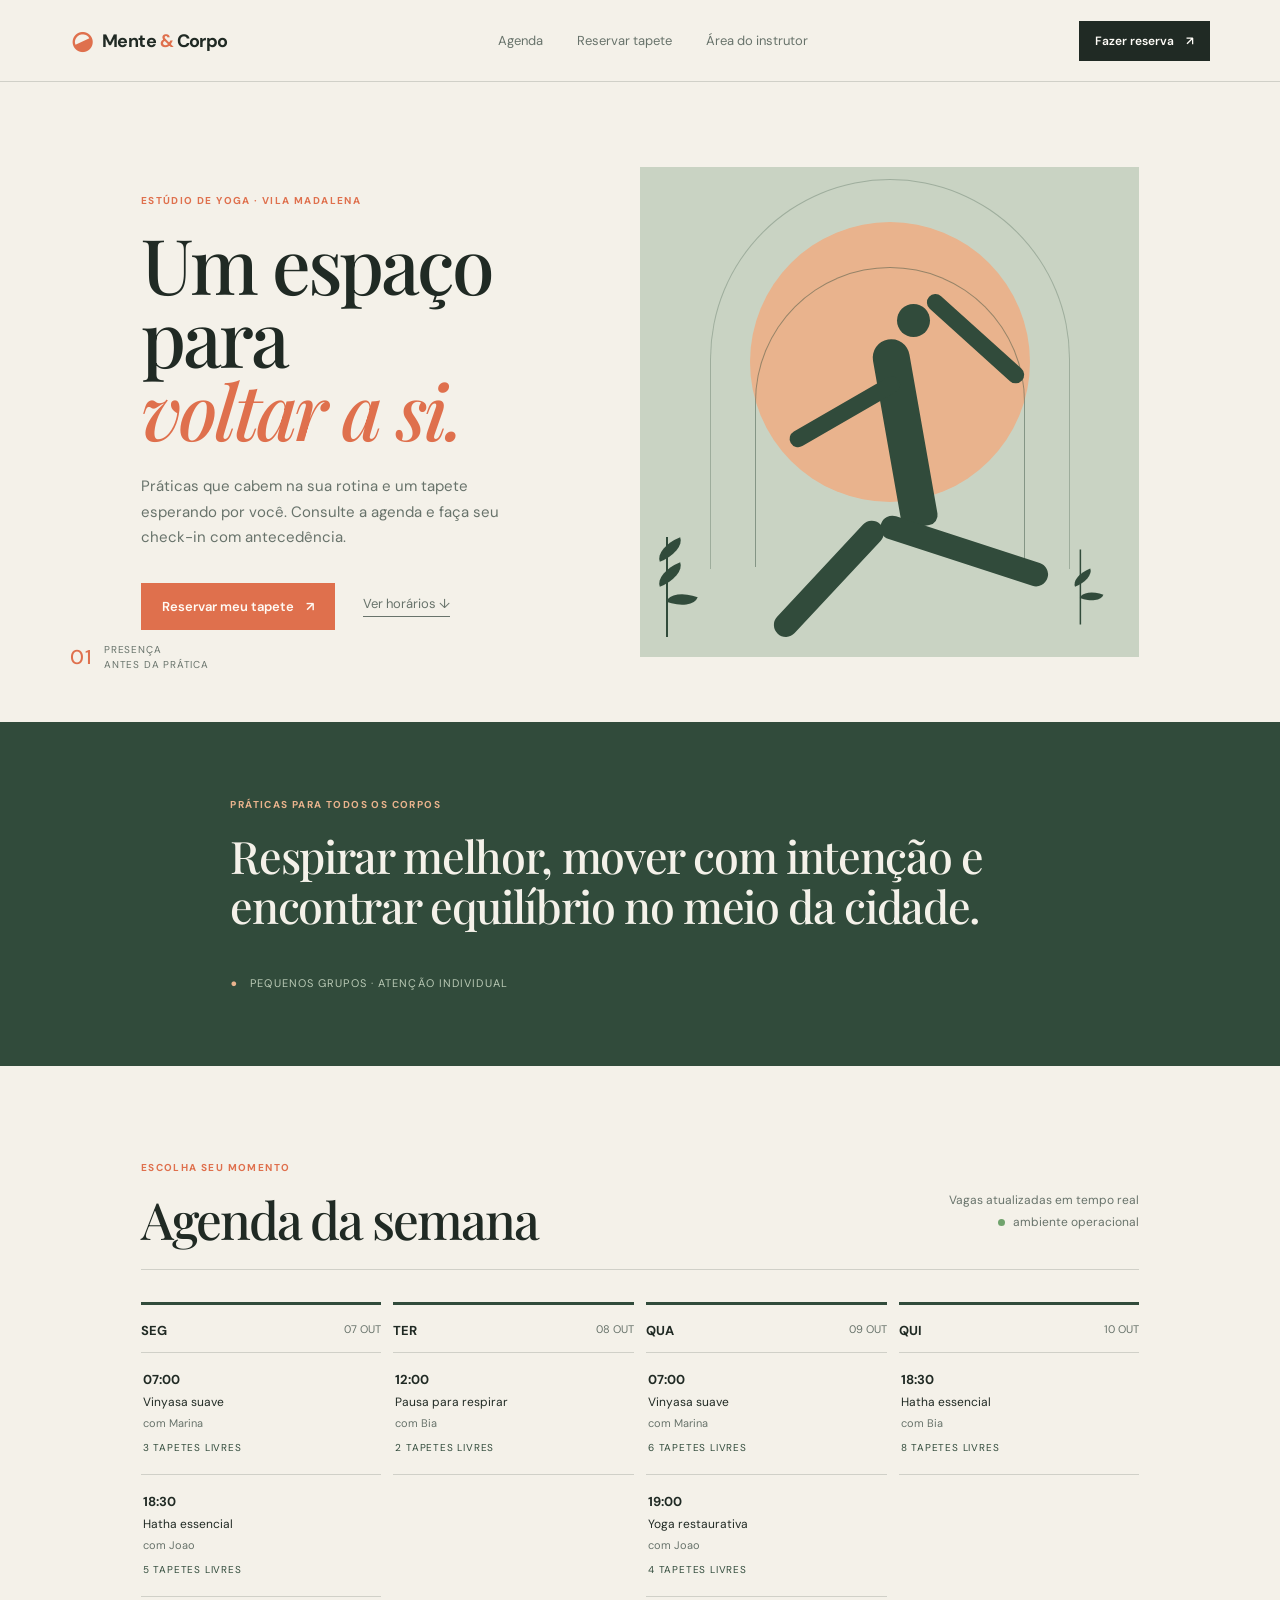
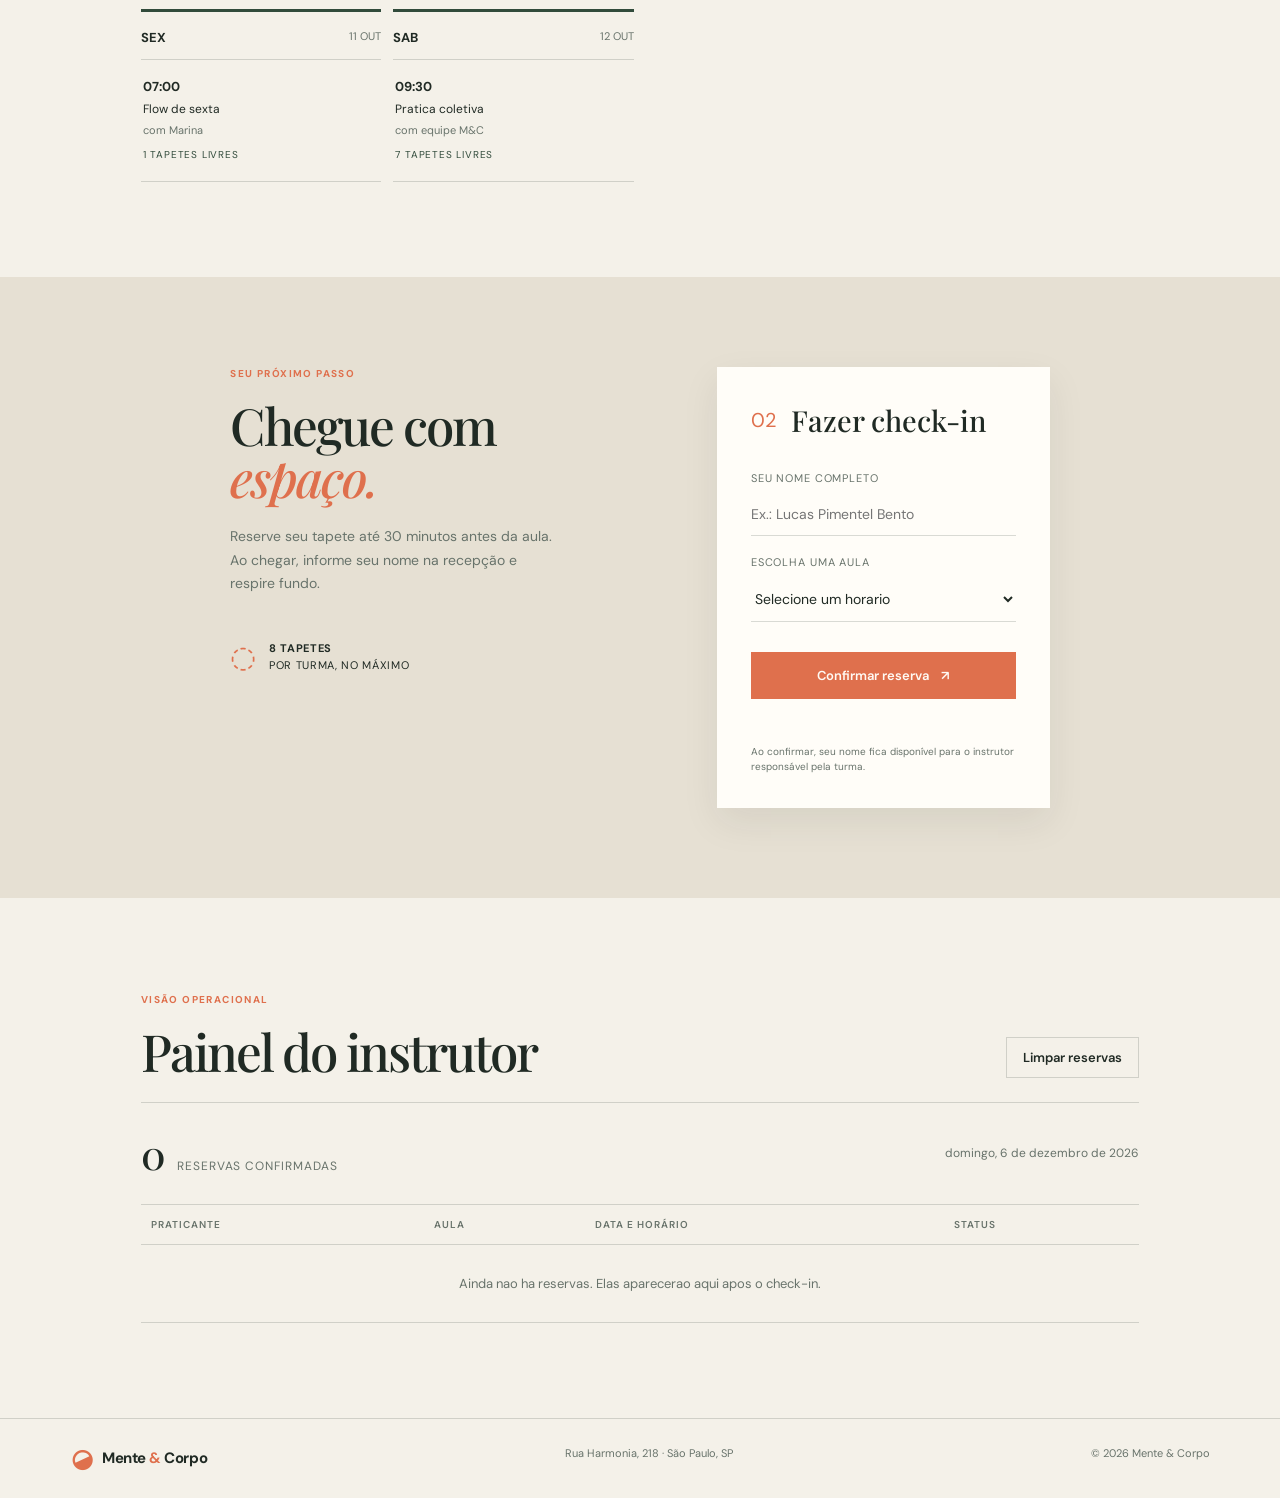
==== index.html @ 8fe67ccd "Initial commit" ====
<!doctype html>
<html lang="pt-BR">
<head>
  <meta charset="utf-8">
  <meta name="viewport" content="width=device-width, initial-scale=1">
  <meta name="description" content="Portal de aulas e reserva antecipada de tapetes do estúdio Mente & Corpo.">
  <title>Mente & Corpo | Yoga com presença</title>
  <link rel="preconnect" href="https://fonts.googleapis.com">
  <link rel="preconnect" href="https://fonts.gstatic.com" crossorigin>
  <link href="https://fonts.googleapis.com/css2?family=DM+Sans:wght@400;500;600;700&family=Playfair+Display:wght@500;600&display=swap" rel="stylesheet">
  <link rel="stylesheet" href="styles.css">
</head>
<body>
  <header class="topbar">
    <a class="brand" href="#inicio" aria-label="Mente e Corpo, início">
      <span class="brand-mark" aria-hidden="true">◒</span>
      <span>Mente <i>&</i> Corpo</span>
    </a>
    <nav class="nav-links" aria-label="Navegação principal">
      <a href="#agenda">Agenda</a>
      <a href="#reserva">Reservar tapete</a>
      <a href="#instrutor">Área do instrutor</a>
    </nav>
    <a class="button button-small button-dark" href="#reserva">Fazer reserva <span aria-hidden="true">↗</span></a>
  </header>

  <main>
    <section class="hero" id="inicio">
      <div class="hero-copy">
        <p class="eyebrow">Estúdio de yoga · Vila Madalena</p>
        <h1>Um espaço para<br><em>voltar a si.</em></h1>
        <p class="hero-text">Práticas que cabem na sua rotina e um tapete esperando por você. Consulte a agenda e faça seu check-in com antecedência.</p>
        <div class="hero-actions">
          <a class="button button-accent" href="#reserva">Reservar meu tapete <span aria-hidden="true">↗</span></a>
          <a class="text-link" href="#agenda">Ver horários <span aria-hidden="true">↓</span></a>
        </div>
      </div>
      <div class="hero-art" aria-label="Ilustração de uma pessoa praticando yoga">
        <div class="sun"></div>
        <div class="arch arch-back"></div>
        <div class="arch arch-front"></div>
        <div class="figure figure-head"></div>
        <div class="figure figure-body"></div>
        <div class="figure figure-leg-left"></div>
        <div class="figure figure-leg-right"></div>
        <div class="figure figure-arm-left"></div>
        <div class="figure figure-arm-right"></div>
        <div class="plant plant-one"><span></span><span></span><span></span></div>
        <div class="plant plant-two"><span></span><span></span></div>
      </div>
      <div class="hero-note"><strong>01</strong><span>Presença<br>antes da prática</span></div>
    </section>

    <section class="intro-band">
      <p class="eyebrow">Práticas para todos os corpos</p>
      <p class="intro-statement">Respirar melhor, mover com intenção e encontrar equilíbrio no meio da cidade.</p>
      <div class="intro-meta"><span>●</span> Pequenos grupos · atenção individual</div>
    </section>

    <section class="section agenda-section" id="agenda">
      <div class="section-heading">
        <div><p class="eyebrow">Escolha seu momento</p><h2>Agenda da semana</h2></div>
        <p class="section-aside">Vagas atualizadas em tempo real<br><span class="status-dot"></span> ambiente operacional</p>
      </div>
      <div class="schedule-grid" id="scheduleGrid" aria-live="polite"></div>
    </section>

    <section class="reservation-section" id="reserva">
      <div class="reservation-aside"><p class="eyebrow">Seu próximo passo</p><h2>Chegue com<br><em>espaço.</em></h2><p>Reserve seu tapete até 30 minutos antes da aula. Ao chegar, informe seu nome na recepção e respire fundo.</p><div class="capacity-note"><span class="capacity-icon">◌</span><span><strong>8 tapetes</strong><br>por turma, no máximo</span></div></div>
      <form class="reservation-form" id="reservationForm" novalidate>
        <div class="form-heading"><span>02</span><h3>Fazer check-in</h3></div>
        <label for="studentName">Seu nome completo</label>
        <input id="studentName" name="studentName" type="text" placeholder="Ex.: Lucas Pimentel Bento" autocomplete="name" required>
        <label for="classSelect">Escolha uma aula</label>
        <select id="classSelect" name="classSelect" required><option value="">Selecione um horário</option></select>
        <button class="button button-accent button-submit" type="submit">Confirmar reserva <span aria-hidden="true">↗</span></button>
        <p class="form-message" id="formMessage" role="status"></p>
        <small>Ao confirmar, seu nome fica disponível para o instrutor responsável pela turma.</small>
      </form>
    </section>

    <section class="instructor-section section" id="instrutor">
      <div class="section-heading instructor-heading"><div><p class="eyebrow">Visão operacional</p><h2>Painel do instrutor</h2></div><button class="button button-outline" id="clearReservations" type="button">Limpar reservas</button></div>
      <div class="dashboard-bar"><div><span class="dashboard-number" id="reservationCount">0</span><span>reservas confirmadas</span></div><div class="dashboard-date" id="todayLabel"></div></div>
      <div class="table-wrap"><table><thead><tr><th>Praticante</th><th>Aula</th><th>Data e horário</th><th>Status</th></tr></thead><tbody id="reservationTable"><tr class="empty-row"><td colspan="4">Ainda não há reservas. Elas aparecerão aqui após o check-in.</td></tr></tbody></table></div>
    </section>
  </main>

  <footer><div class="brand footer-brand"><span class="brand-mark" aria-hidden="true">◒</span><span>Mente <i>&</i> Corpo</span></div><p>Rua Harmonia, 218 · São Paulo, SP</p><p>© 2026 Mente & Corpo</p></footer>
  <script src="app.js"></script>
</body>
</html>
---- styles.css ----
:root { --ink:#202a24; --muted:#68736b; --paper:#f4f1e9; --sage:#cbd7c4; --green:#314b3b; --accent:#df704d; --line:rgba(32,42,36,.17); --white:#fffdf8; }
* { box-sizing:border-box; } html { scroll-behavior:smooth; } body { margin:0; color:var(--ink); background:var(--paper); font-family:'DM Sans',sans-serif; } a { color:inherit; text-decoration:none; } .topbar { height:82px; padding:0 5.5vw; display:flex; align-items:center; justify-content:space-between; border-bottom:1px solid var(--line); } .brand { display:flex; gap:10px; align-items:center; font-weight:700; letter-spacing:-.03em; font-size:18px; } .brand i { color:var(--accent); font-style:normal; } .brand-mark { color:var(--accent); font-size:25px; line-height:1; transform:rotate(-25deg); display:inline-block; } .nav-links { display:flex; gap:34px; font-size:13px; color:var(--muted); } .nav-links a:hover,.text-link:hover { color:var(--accent); } .button { display:inline-flex; align-items:center; justify-content:center; gap:12px; border:0; padding:15px 21px; font:600 13px 'DM Sans'; cursor:pointer; transition:transform .2s,background .2s; } .button:hover { transform:translateY(-2px); } .button-dark { background:var(--ink); color:var(--white); } .button-accent { background:var(--accent); color:#fffaf4; } .button-small { padding:12px 16px; font-size:12px; } .button-outline { background:transparent; border:1px solid var(--line); color:var(--ink); padding:11px 16px; } .hero { min-height:640px; padding:70px 11vw 50px; display:grid; grid-template-columns:1fr 1fr; align-items:center; position:relative; overflow:hidden; } .hero-copy { max-width:530px; animation:rise .8s ease both; } .eyebrow { text-transform:uppercase; letter-spacing:.14em; font-size:10px; font-weight:700; color:var(--accent); margin:0 0 20px; } h1,h2,h3,p { margin-top:0; } h1,h2 { font-family:'Playfair Display',serif; font-weight:500; letter-spacing:-.04em; } h1 { font-size:clamp(52px,6vw,88px); line-height:.95; margin-bottom:28px; } h1 em,h2 em { color:var(--accent); font-style:italic; } .hero-text { max-width:390px; color:var(--muted); font-size:15px; line-height:1.7; margin-bottom:32px; } .hero-actions { display:flex; gap:28px; align-items:center; } .text-link { color:var(--muted); font-size:13px; border-bottom:1px solid var(--muted); padding-bottom:4px; } .hero-art { height:490px; position:relative; background:#c9d3c3; overflow:hidden; animation:rise .8s .15s ease both; } .sun { width:280px; height:280px; border-radius:50%; background:#e9b38d; position:absolute; top:55px; left:calc(50% - 140px); } .arch { position:absolute; border:1px solid rgba(49,75,59,.28); border-bottom:0; border-radius:180px 180px 0 0; } .arch-back { width:360px; height:390px; left:calc(50% - 180px); top:12px; } .arch-front { width:270px; height:300px; left:calc(50% - 135px); top:100px; border-color:rgba(49,75,59,.45); } .figure { position:absolute; background:var(--green); z-index:2; } .figure-head { width:33px; height:33px; border-radius:50%; top:137px; left:calc(50% + 7px); } .figure-body { width:37px; height:190px; border-radius:22px 22px 12px 12px; top:171px; left:calc(50% - 4px); transform:rotate(-10deg); } .figure-leg-left,.figure-leg-right { height:24px; border-radius:20px; transform-origin:left center; top:345px; } .figure-leg-left { width:175px; left:calc(50% - 9px); transform:rotate(18deg); } .figure-leg-right { width:150px; left:calc(50% - 10px); transform:rotate(133deg); } .figure-arm-left,.figure-arm-right { width:125px; height:17px; border-radius:20px; transform-origin:right center; top:205px; } .figure-arm-left { left:calc(50% - 116px); transform:rotate(-30deg); } .figure-arm-right { left:calc(50% + 7px); transform:rotate(42deg); } .plant { position:absolute; bottom:20px; width:45px; height:100px; border-left:2px solid var(--green); z-index:3; } .plant span { display:block; width:28px; height:15px; background:var(--green); border-radius:100% 0; position:absolute; left:-12px; transform:rotate(-22deg); } .plant span:nth-child(1){top:30px}.plant span:nth-child(2){top:55px;left:0;transform:rotate(20deg)}.plant span:nth-child(3){top:5px}.plant-one{left:26px}.plant-two{right:20px;transform:scale(.75)} .hero-note { position:absolute; bottom:50px; left:5.5vw; display:flex; gap:12px; color:var(--muted); font-size:10px; text-transform:uppercase; letter-spacing:.08em; line-height:1.5; } .hero-note strong { color:var(--accent); font-size:20px; font-weight:500; } .intro-band { background:var(--green); color:var(--paper); padding:76px 18vw; position:relative; } .intro-band .eyebrow { color:#e9b38d; } .intro-statement { font:500 clamp(28px,3.5vw,50px)/1.12 'Playfair Display'; max-width:800px; letter-spacing:-.03em; } .intro-meta { font-size:11px; color:#b9c9b5; text-transform:uppercase; letter-spacing:.1em; } .intro-meta span { color:#e9b38d; margin-right:8px; } .section { padding:95px 11vw; } .section-heading { display:flex; align-items:end; justify-content:space-between; border-bottom:1px solid var(--line); padding-bottom:24px; margin-bottom:32px; } h2 { font-size:clamp(38px,4vw,58px); line-height:1; margin:0; } .section-aside { text-align:right; font-size:12px; line-height:1.8; color:var(--muted); } .status-dot { display:inline-block; width:7px; height:7px; border-radius:50%; background:#70a36d; margin-right:5px; } .schedule-grid { display:grid; grid-template-columns:repeat(4,1fr); gap:12px; } .day-column { border-top:3px solid var(--green); } .day-header { display:flex; justify-content:space-between; padding:17px 0 13px; border-bottom:1px solid var(--line); } .day-header strong { font-size:13px; } .day-header span { color:var(--muted); font-size:11px; } .class-item { border-bottom:1px solid var(--line); padding:18px 2px; } .class-time { font-size:13px; font-weight:700; } .class-name { font-size:12px; margin:6px 0; } .class-teacher { font-size:11px; color:var(--muted); } .spots { display:inline-block; margin-top:11px; color:var(--green); font-size:10px; text-transform:uppercase; letter-spacing:.08em; } .spots.full { color:var(--accent); } .reservation-section { padding:90px 18vw; display:grid; grid-template-columns:1fr 1fr; gap:12vw; background:#e6e0d3; } .reservation-aside h2 { margin-bottom:22px; } .reservation-aside > p:not(.eyebrow) { color:var(--muted); line-height:1.7; font-size:14px; max-width:350px; } .capacity-note { display:flex; align-items:center; gap:12px; margin-top:38px; font-size:11px; line-height:1.5; text-transform:uppercase; letter-spacing:.06em; } .capacity-icon { font-size:30px; color:var(--accent); } .reservation-form { background:var(--white); padding:34px; box-shadow:0 14px 35px rgba(32,42,36,.08); } .form-heading { display:flex; gap:15px; align-items:center; margin-bottom:32px; } .form-heading span { color:var(--accent); font-size:20px; } h3 { font:500 29px 'Playfair Display'; margin:0; } label { display:block; margin:19px 0 8px; color:var(--muted); font-size:11px; text-transform:uppercase; letter-spacing:.08em; } input,select { width:100%; border:0; border-bottom:1px solid var(--line); background:transparent; padding:12px 0; color:var(--ink); font:14px 'DM Sans'; outline:none; } input:focus,select:focus { border-color:var(--accent); } .button-submit { width:100%; margin-top:30px; } .form-message { min-height:20px; font-size:12px; margin:13px 0 0; } .form-message.success { color:#427044; }.form-message.error { color:var(--accent); } .reservation-form small { display:block; color:var(--muted); font-size:10px; line-height:1.5; margin-top:12px; } .instructor-section { background:var(--paper); } .instructor-heading { margin-bottom:0; } .dashboard-bar { display:flex; justify-content:space-between; align-items:center; padding:24px 0; } .dashboard-bar > div:first-child { display:flex; align-items:baseline; gap:10px; color:var(--muted); font-size:12px; text-transform:uppercase; letter-spacing:.08em; } .dashboard-number { color:var(--ink); font:500 40px 'Playfair Display'; } .dashboard-date { font-size:12px; color:var(--muted); } .table-wrap { overflow-x:auto; } table { width:100%; border-collapse:collapse; min-width:620px; text-align:left; } th { color:var(--muted); font-size:10px; text-transform:uppercase; letter-spacing:.1em; font-weight:600; padding:13px 10px; border-top:1px solid var(--line); border-bottom:1px solid var(--line); } td { padding:18px 10px; font-size:13px; border-bottom:1px solid var(--line); } td:nth-child(3) { color:var(--muted); }.badge { color:#427044; background:#d8e6d2; padding:5px 9px; font-size:10px; text-transform:uppercase; letter-spacing:.08em; }.empty-row td { text-align:center; color:var(--muted); padding:30px; } footer { display:flex; justify-content:space-between; align-items:center; padding:27px 5.5vw; border-top:1px solid var(--line); font-size:11px; color:var(--muted); } .footer-brand { color:var(--ink); font-size:15px; } @keyframes rise { from{opacity:0;transform:translateY(15px)} to{opacity:1;transform:none} } @media(max-width:760px){ .topbar{height:70px;padding:0 6vw}.nav-links{display:none}.topbar .button{padding:10px;font-size:0}.topbar .button span{font-size:16px}.hero{padding:58px 7vw 90px;display:block;min-height:0}.hero-art{height:390px;margin-top:45px}.hero-note{left:auto;right:7vw;bottom:25px}.intro-band{padding:58px 9vw}.section{padding:68px 7vw}.section-heading{align-items:start;gap:20px;flex-direction:column}.section-aside{text-align:left}.schedule-grid{grid-template-columns:repeat(2,1fr);gap:25px 14px}.reservation-section{padding:68px 9vw;display:block}.reservation-form{margin-top:45px;padding:25px}.instructor-heading{align-items:center;flex-direction:row}.dashboard-bar{align-items:flex-start;gap:15px;flex-direction:column}footer{align-items:flex-start;gap:15px;flex-direction:column} }
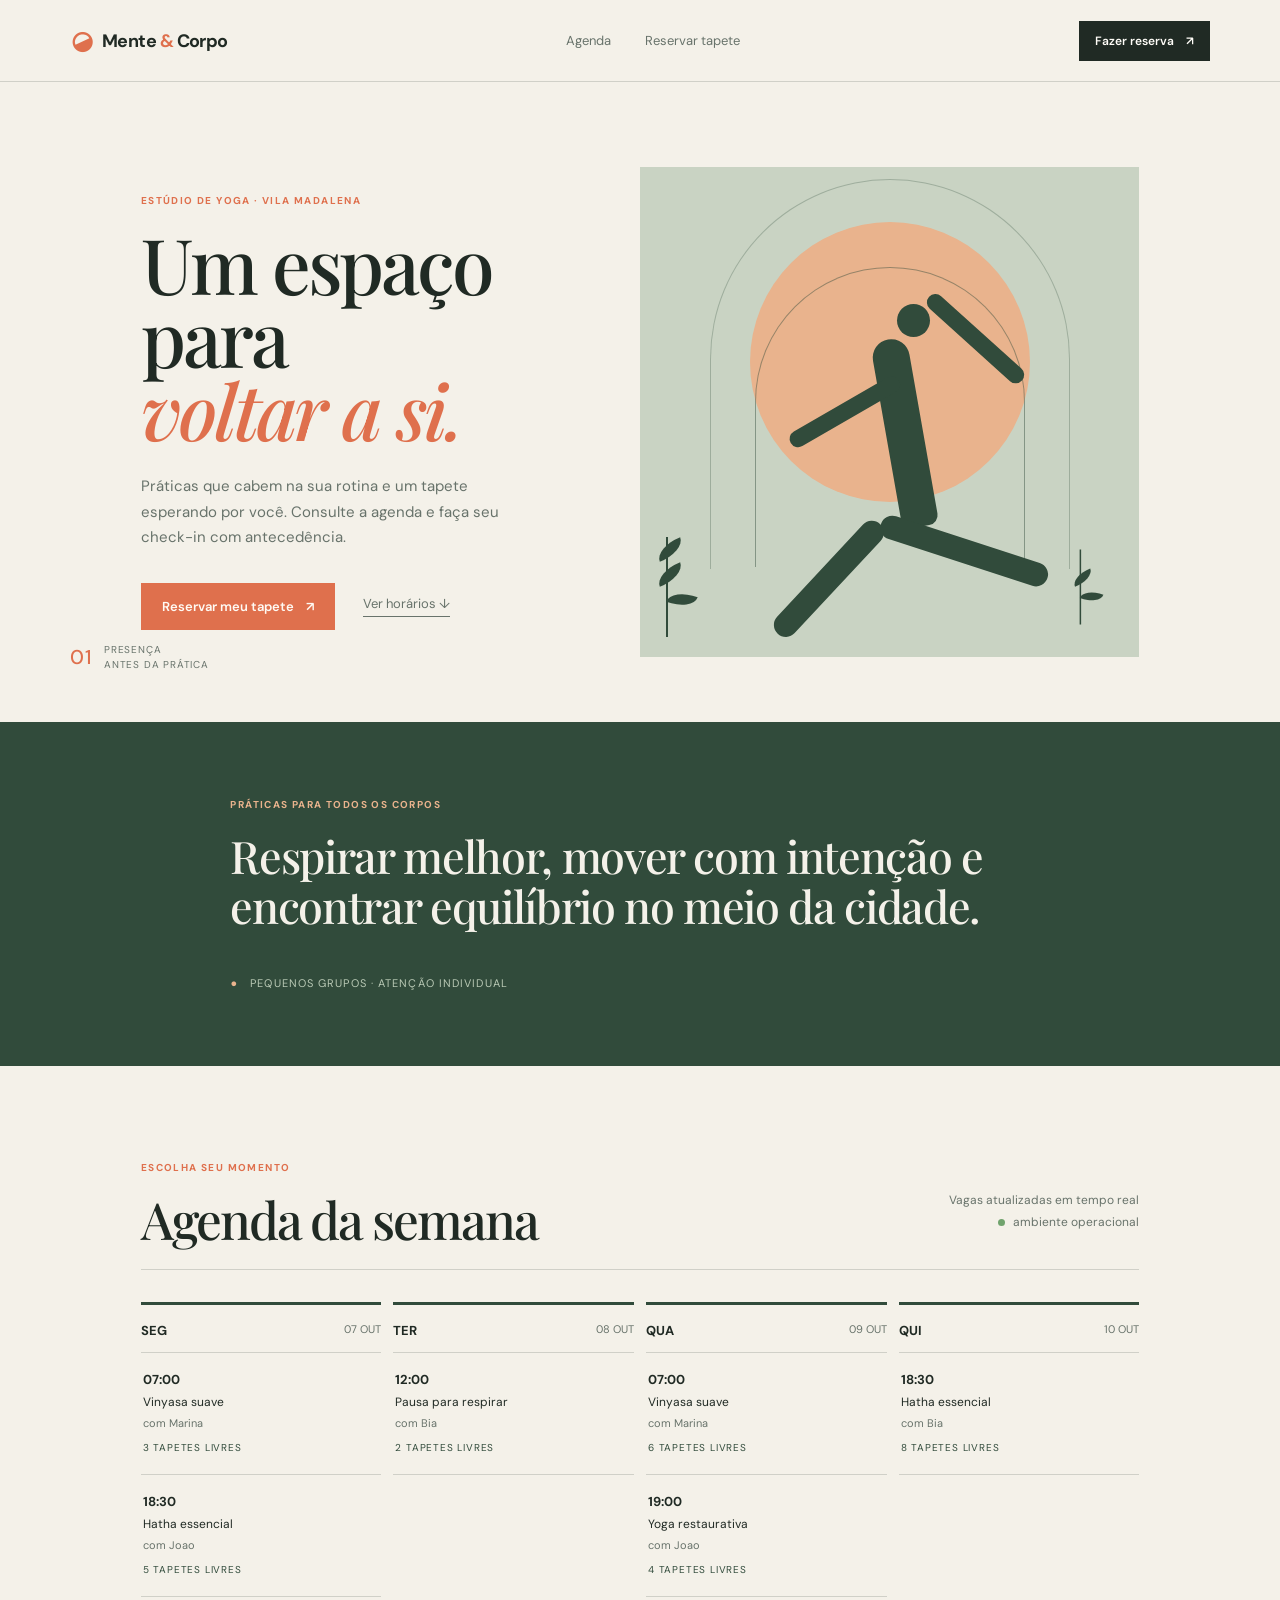
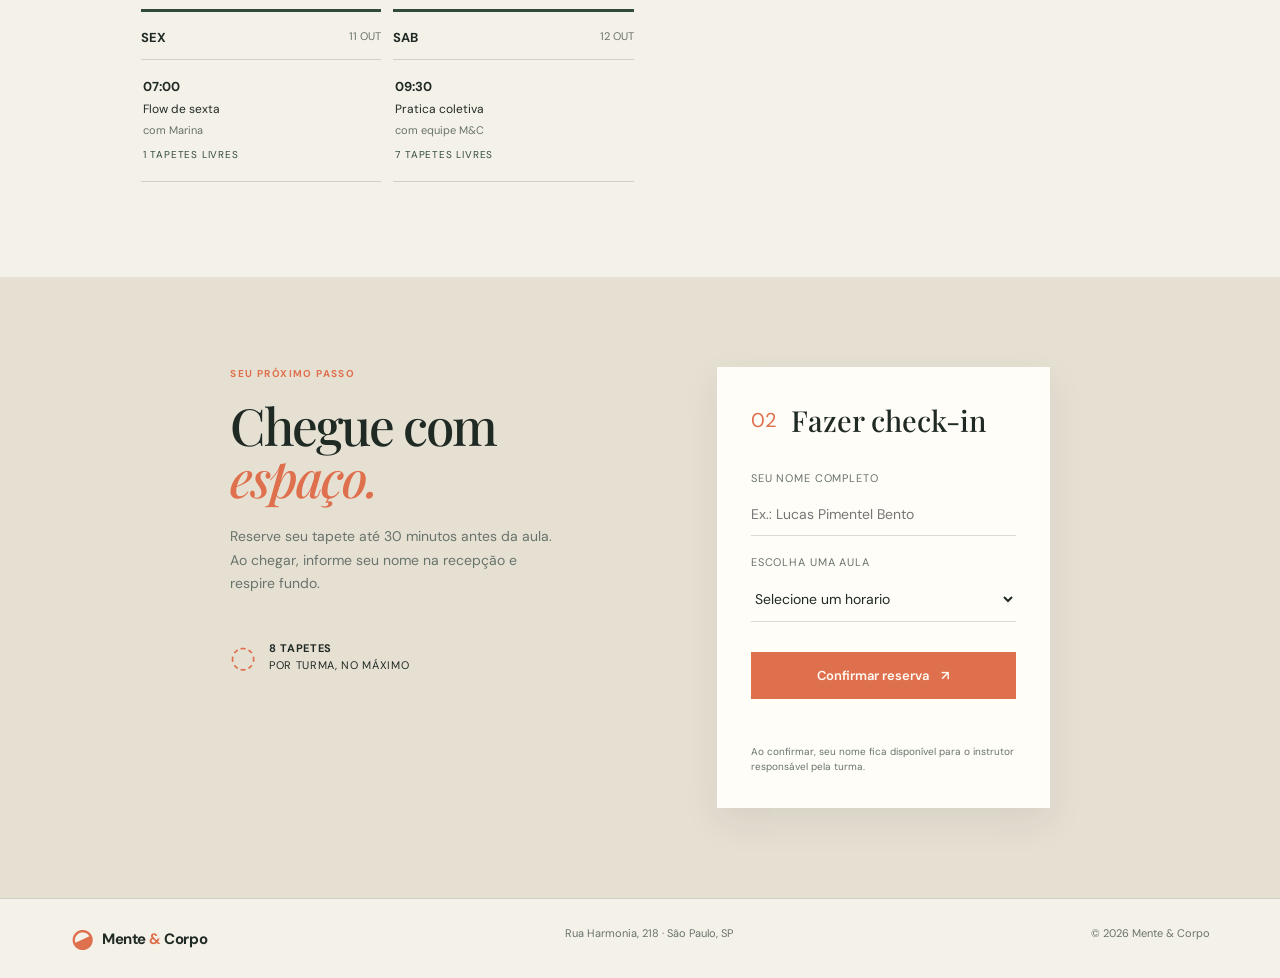
==== commit d8f5aad8: "segunda versão dei uma corrigida ainda nao foi feito banco de dados e o login ainda nao esta feito" ====
--- a/index.html
+++ b/index.html
@@ -19,7 +19,6 @@
     <nav class="nav-links" aria-label="Navegação principal">
       <a href="#agenda">Agenda</a>
       <a href="#reserva">Reservar tapete</a>
-      <a href="#instrutor">Área do instrutor</a>
     </nav>
     <a class="button button-small button-dark" href="#reserva">Fazer reserva <span aria-hidden="true">↗</span></a>
   </header>
@@ -79,14 +78,10 @@
       </form>
     </section>
 
-    <section class="instructor-section section" id="instrutor">
-      <div class="section-heading instructor-heading"><div><p class="eyebrow">Visão operacional</p><h2>Painel do instrutor</h2></div><button class="button button-outline" id="clearReservations" type="button">Limpar reservas</button></div>
-      <div class="dashboard-bar"><div><span class="dashboard-number" id="reservationCount">0</span><span>reservas confirmadas</span></div><div class="dashboard-date" id="todayLabel"></div></div>
-      <div class="table-wrap"><table><thead><tr><th>Praticante</th><th>Aula</th><th>Data e horário</th><th>Status</th></tr></thead><tbody id="reservationTable"><tr class="empty-row"><td colspan="4">Ainda não há reservas. Elas aparecerão aqui após o check-in.</td></tr></tbody></table></div>
-    </section>
   </main>
 
   <footer><div class="brand footer-brand"><span class="brand-mark" aria-hidden="true">◒</span><span>Mente <i>&</i> Corpo</span></div><p>Rua Harmonia, 218 · São Paulo, SP</p><p>© 2026 Mente & Corpo</p></footer>
+  <script src="api-config.js"></script>
   <script src="app.js"></script>
 </body>
 </html>
--- a/styles.css
+++ b/styles.css
@@ -1,2 +1,9 @@
+ .operator-label { color:var(--muted); font-size:11px; text-transform:uppercase; letter-spacing:.1em; }
+.operator-hero { background:var(--green); color:var(--paper); padding:78px 18vw 84px; }
+.operator-hero .eyebrow { color:#e9b38d; }
+.operator-hero h1 { margin:0 0 20px; }
+.operator-hero p:last-child { color:#c6d1c3; font-size:14px; line-height:1.7; max-width:420px; margin:0; }
+.operator-dashboard { padding-top:72px; }
+@media(max-width:760px){ .operator-label { display:none; } .operator-hero { padding:58px 9vw 64px; } }
  :root { --ink:#202a24; --muted:#68736b; --paper:#f4f1e9; --sage:#cbd7c4; --green:#314b3b; --accent:#df704d; --line:rgba(32,42,36,.17); --white:#fffdf8; }
 * { box-sizing:border-box; } html { scroll-behavior:smooth; } body { margin:0; color:var(--ink); background:var(--paper); font-family:'DM Sans',sans-serif; } a { color:inherit; text-decoration:none; } .topbar { height:82px; padding:0 5.5vw; display:flex; align-items:center; justify-content:space-between; border-bottom:1px solid var(--line); } .brand { display:flex; gap:10px; align-items:center; font-weight:700; letter-spacing:-.03em; font-size:18px; } .brand i { color:var(--accent); font-style:normal; } .brand-mark { color:var(--accent); font-size:25px; line-height:1; transform:rotate(-25deg); display:inline-block; } .nav-links { display:flex; gap:34px; font-size:13px; color:var(--muted); } .nav-links a:hover,.text-link:hover { color:var(--accent); } .button { display:inline-flex; align-items:center; justify-content:center; gap:12px; border:0; padding:15px 21px; font:600 13px 'DM Sans'; cursor:pointer; transition:transform .2s,background .2s; } .button:hover { transform:translateY(-2px); } .button-dark { background:var(--ink); color:var(--white); } .button-accent { background:var(--accent); color:#fffaf4; } .button-small { padding:12px 16px; font-size:12px; } .button-outline { background:transparent; border:1px solid var(--line); color:var(--ink); padding:11px 16px; } .hero { min-height:640px; padding:70px 11vw 50px; display:grid; grid-template-columns:1fr 1fr; align-items:center; position:relative; overflow:hidden; } .hero-copy { max-width:530px; animation:rise .8s ease both; } .eyebrow { text-transform:uppercase; letter-spacing:.14em; font-size:10px; font-weight:700; color:var(--accent); margin:0 0 20px; } h1,h2,h3,p { margin-top:0; } h1,h2 { font-family:'Playfair Display',serif; font-weight:500; letter-spacing:-.04em; } h1 { font-size:clamp(52px,6vw,88px); line-height:.95; margin-bottom:28px; } h1 em,h2 em { color:var(--accent); font-style:italic; } .hero-text { max-width:390px; color:var(--muted); font-size:15px; line-height:1.7; margin-bottom:32px; } .hero-actions { display:flex; gap:28px; align-items:center; } .text-link { color:var(--muted); font-size:13px; border-bottom:1px solid var(--muted); padding-bottom:4px; } .hero-art { height:490px; position:relative; background:#c9d3c3; overflow:hidden; animation:rise .8s .15s ease both; } .sun { width:280px; height:280px; border-radius:50%; background:#e9b38d; position:absolute; top:55px; left:calc(50% - 140px); } .arch { position:absolute; border:1px solid rgba(49,75,59,.28); border-bottom:0; border-radius:180px 180px 0 0; } .arch-back { width:360px; height:390px; left:calc(50% - 180px); top:12px; } .arch-front { width:270px; height:300px; left:calc(50% - 135px); top:100px; border-color:rgba(49,75,59,.45); } .figure { position:absolute; background:var(--green); z-index:2; } .figure-head { width:33px; height:33px; border-radius:50%; top:137px; left:calc(50% + 7px); } .figure-body { width:37px; height:190px; border-radius:22px 22px 12px 12px; top:171px; left:calc(50% - 4px); transform:rotate(-10deg); } .figure-leg-left,.figure-leg-right { height:24px; border-radius:20px; transform-origin:left center; top:345px; } .figure-leg-left { width:175px; left:calc(50% - 9px); transform:rotate(18deg); } .figure-leg-right { width:150px; left:calc(50% - 10px); transform:rotate(133deg); } .figure-arm-left,.figure-arm-right { width:125px; height:17px; border-radius:20px; transform-origin:right center; top:205px; } .figure-arm-left { left:calc(50% - 116px); transform:rotate(-30deg); } .figure-arm-right { left:calc(50% + 7px); transform:rotate(42deg); } .plant { position:absolute; bottom:20px; width:45px; height:100px; border-left:2px solid var(--green); z-index:3; } .plant span { display:block; width:28px; height:15px; background:var(--green); border-radius:100% 0; position:absolute; left:-12px; transform:rotate(-22deg); } .plant span:nth-child(1){top:30px}.plant span:nth-child(2){top:55px;left:0;transform:rotate(20deg)}.plant span:nth-child(3){top:5px}.plant-one{left:26px}.plant-two{right:20px;transform:scale(.75)} .hero-note { position:absolute; bottom:50px; left:5.5vw; display:flex; gap:12px; color:var(--muted); font-size:10px; text-transform:uppercase; letter-spacing:.08em; line-height:1.5; } .hero-note strong { color:var(--accent); font-size:20px; font-weight:500; } .intro-band { background:var(--green); color:var(--paper); padding:76px 18vw; position:relative; } .intro-band .eyebrow { color:#e9b38d; } .intro-statement { font:500 clamp(28px,3.5vw,50px)/1.12 'Playfair Display'; max-width:800px; letter-spacing:-.03em; } .intro-meta { font-size:11px; color:#b9c9b5; text-transform:uppercase; letter-spacing:.1em; } .intro-meta span { color:#e9b38d; margin-right:8px; } .section { padding:95px 11vw; } .section-heading { display:flex; align-items:end; justify-content:space-between; border-bottom:1px solid var(--line); padding-bottom:24px; margin-bottom:32px; } h2 { font-size:clamp(38px,4vw,58px); line-height:1; margin:0; } .section-aside { text-align:right; font-size:12px; line-height:1.8; color:var(--muted); } .status-dot { display:inline-block; width:7px; height:7px; border-radius:50%; background:#70a36d; margin-right:5px; } .schedule-grid { display:grid; grid-template-columns:repeat(4,1fr); gap:12px; } .day-column { border-top:3px solid var(--green); } .day-header { display:flex; justify-content:space-between; padding:17px 0 13px; border-bottom:1px solid var(--line); } .day-header strong { font-size:13px; } .day-header span { color:var(--muted); font-size:11px; } .class-item { border-bottom:1px solid var(--line); padding:18px 2px; } .class-time { font-size:13px; font-weight:700; } .class-name { font-size:12px; margin:6px 0; } .class-teacher { font-size:11px; color:var(--muted); } .spots { display:inline-block; margin-top:11px; color:var(--green); font-size:10px; text-transform:uppercase; letter-spacing:.08em; } .spots.full { color:var(--accent); } .reservation-section { padding:90px 18vw; display:grid; grid-template-columns:1fr 1fr; gap:12vw; background:#e6e0d3; } .reservation-aside h2 { margin-bottom:22px; } .reservation-aside > p:not(.eyebrow) { color:var(--muted); line-height:1.7; font-size:14px; max-width:350px; } .capacity-note { display:flex; align-items:center; gap:12px; margin-top:38px; font-size:11px; line-height:1.5; text-transform:uppercase; letter-spacing:.06em; } .capacity-icon { font-size:30px; color:var(--accent); } .reservation-form { background:var(--white); padding:34px; box-shadow:0 14px 35px rgba(32,42,36,.08); } .form-heading { display:flex; gap:15px; align-items:center; margin-bottom:32px; } .form-heading span { color:var(--accent); font-size:20px; } h3 { font:500 29px 'Playfair Display'; margin:0; } label { display:block; margin:19px 0 8px; color:var(--muted); font-size:11px; text-transform:uppercase; letter-spacing:.08em; } input,select { width:100%; border:0; border-bottom:1px solid var(--line); background:transparent; padding:12px 0; color:var(--ink); font:14px 'DM Sans'; outline:none; } input:focus,select:focus { border-color:var(--accent); } .button-submit { width:100%; margin-top:30px; } .form-message { min-height:20px; font-size:12px; margin:13px 0 0; } .form-message.success { color:#427044; }.form-message.error { color:var(--accent); } .reservation-form small { display:block; color:var(--muted); font-size:10px; line-height:1.5; margin-top:12px; } .instructor-section { background:var(--paper); } .instructor-heading { margin-bottom:0; } .dashboard-bar { display:flex; justify-content:space-between; align-items:center; padding:24px 0; } .dashboard-bar > div:first-child { display:flex; align-items:baseline; gap:10px; color:var(--muted); font-size:12px; text-transform:uppercase; letter-spacing:.08em; } .dashboard-number { color:var(--ink); font:500 40px 'Playfair Display'; } .dashboard-date { font-size:12px; color:var(--muted); } .table-wrap { overflow-x:auto; } table { width:100%; border-collapse:collapse; min-width:620px; text-align:left; } th { color:var(--muted); font-size:10px; text-transform:uppercase; letter-spacing:.1em; font-weight:600; padding:13px 10px; border-top:1px solid var(--line); border-bottom:1px solid var(--line); } td { padding:18px 10px; font-size:13px; border-bottom:1px solid var(--line); } td:nth-child(3) { color:var(--muted); }.badge { color:#427044; background:#d8e6d2; padding:5px 9px; font-size:10px; text-transform:uppercase; letter-spacing:.08em; }.empty-row td { text-align:center; color:var(--muted); padding:30px; } footer { display:flex; justify-content:space-between; align-items:center; padding:27px 5.5vw; border-top:1px solid var(--line); font-size:11px; color:var(--muted); } .footer-brand { color:var(--ink); font-size:15px; } @keyframes rise { from{opacity:0;transform:translateY(15px)} to{opacity:1;transform:none} } @media(max-width:760px){ .topbar{height:70px;padding:0 6vw}.nav-links{display:none}.topbar .button{padding:10px;font-size:0}.topbar .button span{font-size:16px}.hero{padding:58px 7vw 90px;display:block;min-height:0}.hero-art{height:390px;margin-top:45px}.hero-note{left:auto;right:7vw;bottom:25px}.intro-band{padding:58px 9vw}.section{padding:68px 7vw}.section-heading{align-items:start;gap:20px;flex-direction:column}.section-aside{text-align:left}.schedule-grid{grid-template-columns:repeat(2,1fr);gap:25px 14px}.reservation-section{padding:68px 9vw;display:block}.reservation-form{margin-top:45px;padding:25px}.instructor-heading{align-items:center;flex-direction:row}.dashboard-bar{align-items:flex-start;gap:15px;flex-direction:column}footer{align-items:flex-start;gap:15px;flex-direction:column} }
